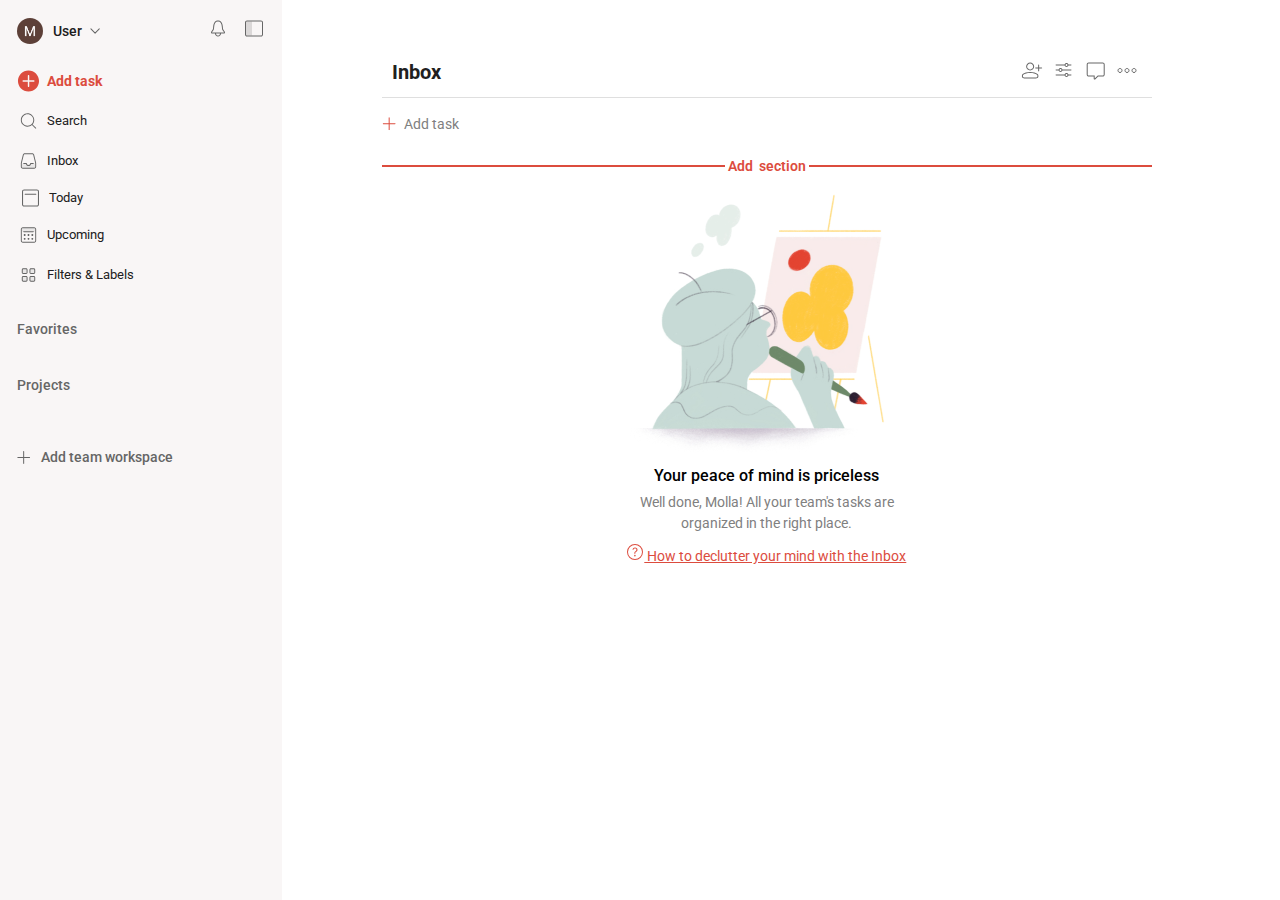
==== Home_page/index.html @ 6f09c2ce "initial commit" ====
<!DOCTYPE html>
<html lang="en">

<head>
    <meta charset="UTF-8">
    <meta name="viewport" content="width=device-width, initial-scale=1.0">
    <title>home - Todoist</title>
    <link rel="shortcut icon" href="../assets/favicon-ico.png" type="image/x-icon">

    <link rel="stylesheet" href="./style.css">
</head>

<body>

    <div class="home_page">

        <nav class="navber">
            <div class="top-section">

                <div class="profile">
                    <img src="../assets/profile-img.jfif" alt="profile-img" />
                    <p>User</p>
                    <img src="../assets/down-arrow.svg" alt="" />


                </div>

                <div class="notification">
                    <img src="../assets/Remainder.svg" alt="" />
                    <img src="../assets/side-bar.svg" alt="" />

                </div>

            </div>

            <div class="bottom-section">

                <a href="#">
                    <div class="add_task">
                        <img src="../assets/add_icon_one.svg" alt="">
                        <p class="para-first">Add task</p>
                    </div>
                </a>

                <a href="#">
                    <div class="add_task">
                        <img src="../assets/serarch.svg" alt="">
                        <p>Search</p>
                    </div>
                </a>

                <a href="#">
                    <div class="add_task">
                        <img src="../assets/inbox.svg" alt="">
                        <p>Inbox</p>
                    </div>
                </a>

                <a href="#">
                    <div class="add_task">
                        <img src="../assets/today.svg" class="today-img" alt="">
                        <p>Today</p>
                    </div>
                </a>

                <a href="#">
                    <div class="add_task">
                        <img src="../assets/upcoming.svg" alt="">
                        <p>Upcoming</p>
                    </div>
                </a>

                <a href="#">
                    <div class="add_task">
                        <img src="../assets/filter.svg" alt="">
                        <p>Filters & Labels</p>
                    </div>
                </a>

                <div class="favorite">
                    <p>Favorites</p>
                    <img src="../assets/down-arrow.svg" alt="">
                </div>

                <div class="Projects">
                    <p>Projects</p>
                    <div class="fav-img">
                        <img src="../assets/add_icon_four.svg" alt="">
                        <img src="../assets/down-arrow.svg" alt="">
                    </div>
                </div>

                <div class="add_team">
                    <img src="../assets/add_icon_four.svg" alt="">
                    <p>Add team workspace</p>

                </div>







            </div>


        </nav>

        <div class="right-section">

            <div class="inbox-sec">
                <h2>Inbox</h2>

                <div class="inbox_inner">
                    <img src="../assets/share.svg" alt="" />
                    <img src="../assets/view.svg" alt="" />
                    <img src="../assets/comments.svg" alt="" />
                    <img src="../assets/more.svg" alt="" />

                </div>
            </div>

            <div class="add_task_right">
                <img src="../assets/add_icon_three.svg" alt="">
                <p>Add task</p>
            </div>

            <div class="add_section">
                <div class="line"></div>
                <p>Add </p>
                <p>section</p>
                <div class="line"></div>

            </div>

            <div class="add-section-outer">

                <input type="text" id="name" placeholder="Name this section">
                <div class="button">
                    <button type="submit" class="add-button">Add section</button>
                    <button type="cancel" class="cancel-button">Cancel</button>
                </div>

            </div>

            <div class="middle-img">
                <img src="../assets/empty_img.png" alt="" />
                <h4>Your peace of mind is priceless</h4>
                <p>Well done, Molla! All your team's tasks are <br /> organized in the right place.</p>
                <p class="last_para">
                    <svg width="17" height="17">
                        <path
                            d="M8 16A8 8 0 1 1 8 0a8 8 0 0 1 0 16zm0-1A7 7 0 1 0 8 1a7 7 0 0 0 0 14zm-.1-2.5c-.46 0-.8-.35-.8-.85s.34-.86.8-.86c.48 0 .8.36.8.86s-.32.85-.8.85zM5.5 5.87c.06-1.32.9-2.37 2.53-2.37 1.47 0 2.47.95 2.47 2.21 0 .96-.47 1.64-1.22 2.11-.73.46-.94.8-.94 1.45v.4H7.32V9.1c0-.8.37-1.36 1.16-1.86.68-.43.94-.82.94-1.47 0-.76-.56-1.32-1.43-1.32-.87 0-1.43.55-1.5 1.42H5.5z"
                            id="tick-a"></path>
                    </svg>
                    How to declutter your mind with the Inbox
                </p>
            </div>
        </div>

    </div>


</body>
<script src="./home.js"></script>

</html>
---- Home_page/style.css ----
@import url('https://fonts.googleapis.com/css2?family=Inter:wght@100;200;300;400;500;600;700;800;900&family=Roboto:ital,wght@0,100;0,300;0,400;0,500;0,700;0,900;1,100;1,300;1,400;1,500;1,700;1,900&display=swap');


* {
    margin: 0;
    padding: 0;
    box-sizing: border-box;
    /* font-family: 'Inter', sans-serif; */
    font-family: 'Roboto', sans-serif;
}

a {
    text-decoration: none;

}

html,
body {
    width: 100%;
    height: 100%;

}

.home_page {
    width: 100%;
    height: 100%;
    display: flex;
}



.navber {
    height: 100%;
    width: 22%;
    background-color: #f9f6f6;
    /* border-right: 2px solid red; */
    padding: 12px;
}

.navber .top-section {
    width: 100%;
    display: flex;
    justify-content: space-between;
    align-items: center;
    padding: 0px 0px 12px 5px;
}

.navber .top-section .profile {
    display: flex;
    justify-content: center;
    align-items: center;
    padding-right: 12.667px;
}

.navber .top-section .profile:hover {
    background: #f6efee;
    cursor: pointer;
    border-radius: 5px;
    transition: all 0.3s;
    transition-timing-function: cubic-bezier(.4, 0, .2, 1);
}

.navber .top-section .profile img {
    border-radius: 50%;
    width: 26px;
    height: 26px;
    margin-right: 10px;
}

.navber .top-section .profile p {
    color: #202020;
    text-align: center;
    font-family: Roboto;
    font-size: 14px;
    font-style: normal;
    font-weight: 500;
    line-height: 32px;
    /* 228.571% */
}

.navber .top-section .notification img {
    padding: 4px;
}

.navber .top-section .notification img:hover {
    background: #f6efee;
    cursor: pointer;
    border-radius: 5px;
    transition: all 0.3s;
    transition-timing-function: cubic-bezier(.4, 0, .2, 1);
}

.navber .bottom-section {
    width: 100%;
}

.navber .bottom-section a .add_task {
    width: 100%;
    display: flex;
    justify-content: flex-start;
    align-items: center;
    padding: 5px;
}

.navber .bottom-section a .add_task img {
    padding-right: 7px;
    width: 30px;
    height: 30px;
}

.navber .bottom-section a .add_task .para-first {
    color: #DC4C3E;
    font-size: 14px;
    font-weight: 700;
    line-height: 16px;
}

.navber .bottom-section a .add_task p {
    color: #202020;
    font-size: 13.453px;
    font-weight: 400;
    line-height: 16px;

}

.navber .bottom-section a .add_task .today-img {
    width: 24px;
    height: 24px;
    margin-left: 5px;
    margin-right: 3px;
}

.navber .bottom-section a .add_task:hover {
    background: #f6efee;
    cursor: pointer;
    border-radius: 5px;
    transition: all 0.3s;
    transition-timing-function: cubic-bezier(.4, 0, .2, 1);
}

.navber .bottom-section .favorite {
    width: 100%;
    display: flex;
    justify-content: space-between;
    align-items: center;
    padding: 5px;
    margin: 16px 0px;
}

.navber .bottom-section .favorite p {
    color: #666;
    font-size: 14px;
    font-weight: 500;
}

.navber .bottom-section .favorite img {
    opacity: 0;
    transition: opacity 0.15s ease-in;
}

.navber .bottom-section .favorite img:hover {
    background: #f6efee;
    cursor: pointer;
    border-radius: 5px;
    transition: all 0.3s;
    transition-timing-function: cubic-bezier(.4, 0, .2, 1);
}

.navber .bottom-section .favorite:hover img {
    opacity: 1;
    transition: opacity 0.15s ease-in;
}

.navber .bottom-section .Projects {
    width: 100%;
    display: flex;
    justify-content: space-between;
    align-items: center;
    padding: 10px 0px 10px 5px;
}

.navber .bottom-section .Projects:hover {
    background: #f6efee;
    cursor: pointer;
    border-radius: 5px;
    transition: all 0.3s;
    transition-timing-function: cubic-bezier(.4, 0, .2, 1);
}

.navber .bottom-section .Projects p {
    color: #666;
    font-size: 14px;
    font-weight: 500;
}

.navber .bottom-section .Projects .fav-img {
    display: flex;
    justify-content: space-around;
    align-items: center;
    opacity: 0;
    transition: all 0.15s ease-in;
}

.navber .bottom-section .Projects:hover .fav-img {
    opacity: 1;
    transition: all 0.15s ease-in;
    text-align: center;
}

.navber .bottom-section .add_team {
    width: 100%;
    display: flex;
    justify-content: flex-start;
    align-items: center;
    padding: 10px 0px 10px 5px;
    margin-top: 2rem;
}

.navber .bottom-section .add_team p {
    color: #666;
    font-size: 14px;
    font-weight: 500;
}

.navber .bottom-section .add_team img {
    margin-right: 10px;
}

.navber .bottom-section .add_team:hover {
    background: #f6efee;
    cursor: pointer;
    border-radius: 5px;
    transition: all 0.3s;
    transition-timing-function: cubic-bezier(.4, 0, .2, 1);
}

/* right section starts here  */

.right-section {
    height: 100%;
    width: 68%;
    background-color: #ffffff;
    /* border: 2px solid rgb(98, 0, 255); */
    padding: 48px 0px 0px 100px;

}

.right-section .inbox-sec {
    width: 100%;
    border-bottom: 1px solid #00000020;
    display: flex;
    justify-content: space-between;
    align-items: center;
    padding: 10px;
}

.right-section .inbox-sec h2 {
    color: #202020;
    font-size: 20px;
    font-weight: 700;
    line-height: 25px;
}

.right-section .inbox-sec img {
    margin-right: 3px;
    cursor: pointer;
}

.right-section .inbox-sec img:hover {
    background: #f6efee;
    cursor: pointer;
    border-radius: 5px;
    transition: all 0.3s;
    transition-timing-function: cubic-bezier(.4, 0, .2, 1);
}

.right-section .add_task_right {
    width: 100%;
    display: flex;
    align-items: center;
    justify-content: flex-start;
    padding: 8px 0px;
    margin-top: 10px;
    cursor: pointer;
}

.right-section .add_task_right p {
    color: #808080;
    font-size: 14px;
    font-weight: 400;
    transition: all 0.15s;
}

.right-section .add_task_right img {
    padding-right: 8px;
}

.right-section .add_task_right:hover p {
    color: #DC4C3E;
    transition: all 0.15s;
}

.right-section .add_section {
    width: 100%;
    display: flex;
    align-items: center;
    justify-content: center;
    padding: 8px 0px;
    margin-top: 10px;
    position: relative;
}


.right-section .add_section:hover {
    cursor: pointer;
}

.right-section .add_section .line {
    border: 1px solid #DC4C3E;
}

.right-section .add_section P {
    color: #DC4C3E;
    font-size: 14px;
    font-weight: 600;
    margin: 0px 3px;

}

.right-section .add_section .line {
    height: 1px;
    width: 80%;
    background-color: #f88378;

}

.right-section .add-section-outer {
    width: 60%;
    display: flex;
    flex-direction: column;
    justify-content: flex-start;
    align-items: start;
    position: absolute;
    margin-top: 20px;

}

.right-section .add-section-outer #name {
    width: 100%;
    padding: 8px 5px;
    border-radius: 5px;
    border: 0.5px solid #80808041;
    margin: 8px 0px;
    color: #666;
    font-size: 14px;
    font-weight: 600;
}

.right-section .add-section-outer .button {
    display: flex;
    justify-content: center;
    align-items: center;
    gap: 10px;
    
}

.right-section .add-section-outer .button .add-button {
    font-size: 12px;
    padding: 7px 10px;
    border-radius: 5px;
    background: #eda59e;
    color: #FFF;
    border: none;
    text-align: center;
    cursor: pointer;
    transition: all .15s;
}
.right-section .add-section-outer .button .add-button:hover{
    background-color: #DC4C3E;
    transition: all .15s;
}




.right-section .add-section-outer .button .cancel-button {
    font-size: 12px;
    padding: 7px 10px;
    border-radius: 5px;
    font-weight: 500;
    background: transparent;
    color: #383737;
    border: none;
    text-align: center;
    cursor: pointer;
    transition: all .15s;
}

.right-section .add-section-outer .button .cancel-button:hover{
    background-color: #f6f1f0;
    transition: all .15s;

}


.right-section .add-section-outer {
    opacity: 0;
}



/* .right-section .add_section{
    transform: scale(0);
}

.right-section .add_section:hover{
    transform: scale(1);
} */

.right-section .middle-img {
    width: 100%;
    display: flex;
    justify-content: center;
    align-items: center;
    margin-top: 10px;
    flex-direction: column;
}

.right-section .middle-img h4 {
    font-size: 15.88px;
    font-weight: 500;
    text-align: center;
    margin-bottom: 7px;
}

.right-section .middle-img p {
    color: #808080;
    font-size: 14px;
    font-weight: 400;
    text-align: center;
    line-height: 1.5;
    margin-bottom: 10px;
}

.right-section .middle-img .last_para svg {
    fill: #DC4C3E;
}

.right-section .middle-img .last_para {
    font-size: 14.33px;
    font-weight: 400;
    text-align: center;
    line-height: 1.5;
    color: #DC4C3E;
    text-decoration: underline;

}
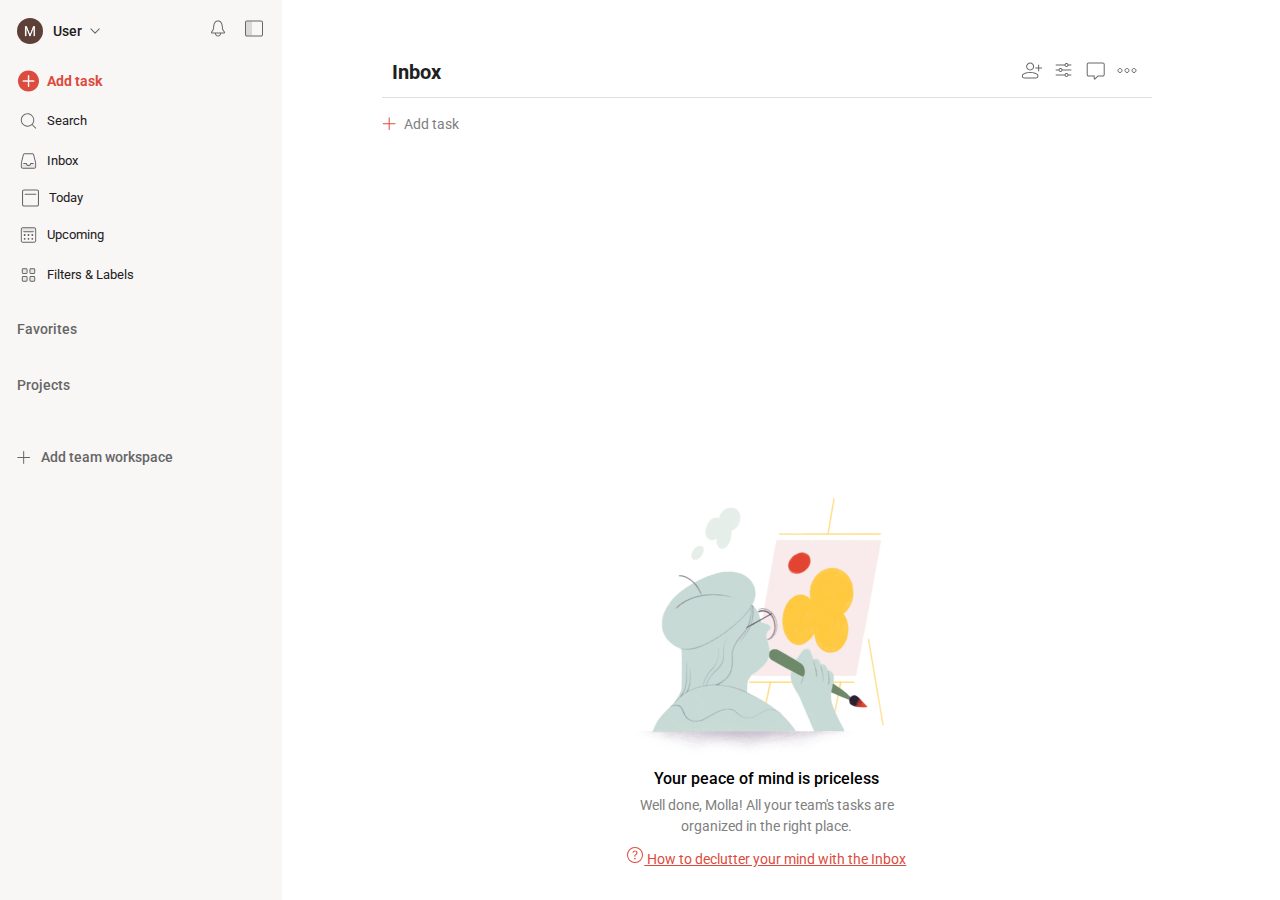
==== commit 2c4c5fdb: "add section update" ====
--- a/Home_page/index.html
+++ b/Home_page/index.html
@@ -126,23 +126,41 @@
                 <p>Add task</p>
             </div>
 
-            <div class="add_section">
-                <div class="line"></div>
-                <p>Add </p>
-                <p>section</p>
-                <div class="line"></div>
+            <div class="add-section_inner">
+                <input type="text" id="Task_name" placeholder="Task name">
+                <input type="text" id="desc" placeholder="Description">
+                <div class="button-inner">
+                    <button type="cancel" class="cancel_task_button">Cancel</button>
+                    <button type="submit" class="add_task_button">Add task</button>
+
+                </div>
 
             </div>
 
-            <div class="add-section-outer">
+            <div class="add_section">
+                <div class="line"></div>
+                <p>Add</p>
+                <p>section</p>
+                <div class="line"></div>
+            </div>
 
-                <input type="text" id="name" placeholder="Name this section">
+            <div class="after_add-section">
+
+                  
+
+            </div>
+
+         
+
+            <form class="add-section-outer">
+
+                <input type="text" id="name"  name="sectionName" placeholder="Name this section">
                 <div class="button">
-                    <button type="submit" class="add-button">Add section</button>
+                    <button type="submit"  class="add-button">Add section</button>
                     <button type="cancel" class="cancel-button">Cancel</button>
                 </div>
 
-            </div>
+            </form>
 
             <div class="middle-img">
                 <img src="../assets/empty_img.png" alt="" />
--- a/Home_page/style.css
+++ b/Home_page/style.css
@@ -35,6 +35,7 @@
     background-color: #f9f6f6;
     /* border-right: 2px solid red; */
     padding: 12px;
+    /* position: fixed; */
 }
 
 .navber .top-section {
@@ -237,7 +238,7 @@
 /* right section starts here  */
 
 .right-section {
-    height: 100%;
+    min-height: 100%;
     width: 68%;
     background-color: #ffffff;
     /* border: 2px solid rgb(98, 0, 255); */
@@ -282,6 +283,7 @@
     padding: 8px 0px;
     margin-top: 10px;
     cursor: pointer;
+    /* position: relative; */
 }
 
 .right-section .add_task_right p {
@@ -300,6 +302,80 @@
     transition: all 0.15s;
 }
 
+.right-section .add-section_inner {
+    width: 100%;
+    height: 25vh;
+    border: 1px solid #b8b8b8;
+    border-radius: 10px;
+    padding: 10px 10px 10px 3px;
+    display: flex;
+    flex-direction: column;
+    /* position: absolute; */
+    opacity: 0;
+    /* z-index: 999; */
+}
+
+.right-section .add-section_inner #Task_name {
+    border: none;
+    color: #000000;
+    font-size: 14px;
+    font-weight: 500;
+    padding: 10px;
+    outline: none;
+}
+
+.right-section .add-section_inner input::placeholder {
+    color: #9f999d;
+}
+
+.right-section .add-section_inner #desc {
+    border: none;
+    color: #666;
+    font-size: 13px;
+    font-weight: 400;
+    padding: 10px;
+    outline: none;
+}
+
+.right-section .button-inner {
+    display: flex;
+    justify-content: flex-end;
+    align-items: center;
+    gap: 10px;
+    margin-top: 20px;
+}
+
+.right-section .button-inner .add_task_button {
+    font-size: 13px;
+    padding: 8px 10px;
+    border-radius: 5px;
+    background: #eda59e;
+    color: #FFF;
+    border: none;
+    text-align: center;
+    cursor: pointer;
+    transition: all .15s;
+}
+
+.right-section .button-inner .add_task_button:hover {
+    background-color: #DC4C3E;
+    transition: all 0.15s;
+}
+
+.right-section .button-inner .cancel_task_button {
+    font-size: 13px;
+    padding: 7px 10px;
+    border-radius: 5px;
+    font-weight: 500;
+    background-color: #f6f1f0;
+    color: #383737;
+    border: none;
+    text-align: center;
+    cursor: pointer;
+    transition: all .15s;
+}
+
+
 .right-section .add_section {
     width: 100%;
     display: flex;
@@ -307,12 +383,19 @@
     justify-content: center;
     padding: 8px 0px;
     margin-top: 10px;
-    position: relative;
+    /* position: relative; */
+}
+
+.right-section .add_section {
+    opacity: 0;
+    transition: opacity 0.15s;
 }
 
 
 .right-section .add_section:hover {
     cursor: pointer;
+    opacity: 1;
+    transition: opacity 0.15s;
 }
 
 .right-section .add_section .line {
@@ -334,14 +417,78 @@
 
 }
 
+.right-section .after_add-section {
+    width: 100%;
+    
+
+}
+
+.right-section .after_add-section .inner_after_add_section {
+    border-bottom: 1px solid #00000020;
+    display: flex;
+    justify-content: space-between;
+    /* flex-direction: column; */
+    align-items: center;
+    padding: 10px;
+}
+
+.right-section .after_add-section h3 {
+    font-size: 14px;
+    font-weight: 500;
+}
+
+.right-section .after_add-section .edit-task img {
+    position: relative;
+}
+
+.right-section .after_add-section .edit-task img:hover {
+    background: #f6efee;
+    cursor: pointer;
+    border-radius: 5px;
+    transition: all 0.3s;
+    transition-timing-function: cubic-bezier(.4, 0, .2, 1);
+}
+
+
+.right-section .after_add-section .inner_edit_section {
+    right: 5px;
+    top: 380px;
+    width: 200px;
+    height: 150px;
+    padding: 10px;
+    /* border: 1px solid red; */
+    box-shadow: rgba(60, 64, 67, 0.3) 0px 1px 2px 0px, rgba(60, 64, 67, 0.15) 0px 2px 6px 2px;
+    border-radius: 10px;
+    display: flex;
+    flex-direction: column;
+    gap: 10px;
+    position: absolute;
+    opacity: 0;
+}
+
+.right-section .after_add-section .inner_edit_section .edit_section {
+    display: flex;
+    justify-content: flex-start;
+    align-items: center;
+    gap: 10px;
+}
+
+.right-section .after_add-section .inner_edit_section .edit_section h5 {
+    font-size: 14px;
+    font-weight: 400;
+}
+
+
+
 .right-section .add-section-outer {
     width: 60%;
     display: flex;
     flex-direction: column;
     justify-content: flex-start;
     align-items: start;
-    position: absolute;
-    margin-top: 20px;
+    /* position: absolute; */
+    /* margin-top: 10px; */
+    opacity: 0;
 
 }
 
@@ -349,19 +496,21 @@
     width: 100%;
     padding: 8px 5px;
     border-radius: 5px;
-    border: 0.5px solid #80808041;
+    border: 0.5px solid #8080807f;
     margin: 8px 0px;
-    color: #666;
+    color: #000000;
     font-size: 14px;
     font-weight: 600;
-}
+    outline: none;
+}
+
 
 .right-section .add-section-outer .button {
     display: flex;
     justify-content: center;
     align-items: center;
     gap: 10px;
-    
+
 }
 
 .right-section .add-section-outer .button .add-button {
@@ -375,7 +524,8 @@
     cursor: pointer;
     transition: all .15s;
 }
-.right-section .add-section-outer .button .add-button:hover{
+
+.right-section .add-section-outer .button .add-button:hover {
     background-color: #DC4C3E;
     transition: all .15s;
 }
@@ -396,16 +546,14 @@
     transition: all .15s;
 }
 
-.right-section .add-section-outer .button .cancel-button:hover{
+.right-section .add-section-outer .button .cancel-button:hover {
     background-color: #f6f1f0;
     transition: all .15s;
 
 }
 
 
-.right-section .add-section-outer {
-    opacity: 0;
-}
+
 
 
 
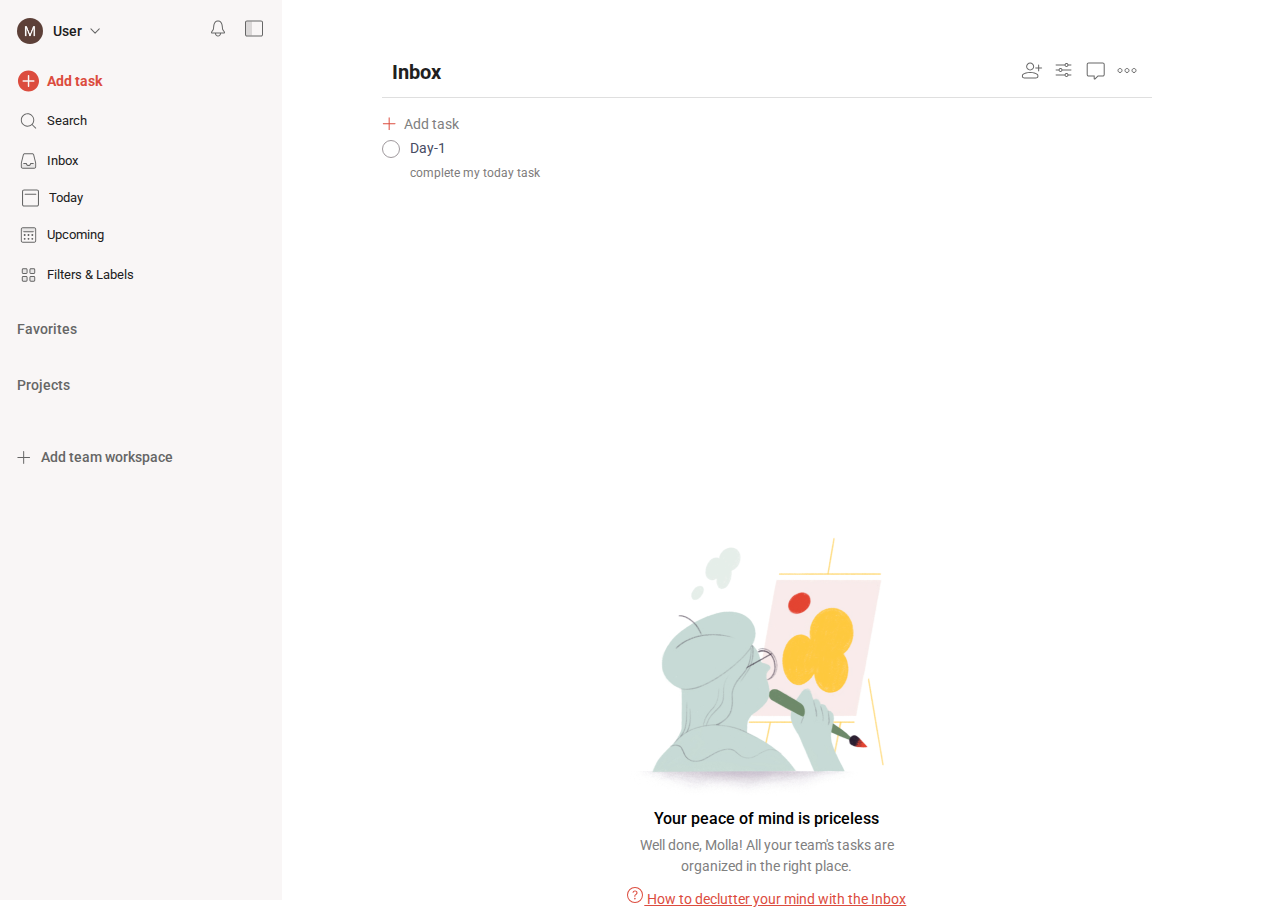
==== commit 55bd5fb0: "try to solve "delete section"" ====
--- a/Home_page/index.html
+++ b/Home_page/index.html
@@ -126,6 +126,15 @@
                 <p>Add task</p>
             </div>
 
+            <div class="after-add-task">
+                <div class="after_add_task_inner">
+                    <div class="complete_task"></div>
+                    <h4>Day-1</h4>
+                    
+                </div>
+                <p>complete my today task</p>
+            </div>
+
             <div class="add-section_inner">
                 <input type="text" id="Task_name" placeholder="Task name">
                 <input type="text" id="desc" placeholder="Description">
@@ -146,7 +155,7 @@
 
             <div class="after_add-section">
 
-                  
+               
 
             </div>
 
@@ -161,7 +170,6 @@
                 </div>
 
             </form>
-
             <div class="middle-img">
                 <img src="../assets/empty_img.png" alt="" />
                 <h4>Your peace of mind is priceless</h4>
--- a/Home_page/style.css
+++ b/Home_page/style.css
@@ -375,6 +375,36 @@
     transition: all .15s;
 }
 
+.right-section .after-add-task {
+    width: 100%;
+}
+
+.right-section .after-add-task .after_add_task_inner{
+    display: flex;
+    justify-content: flex-start;
+}
+.right-section .after-add-task .after_add_task_inner .complete_task{
+    width: 18px;
+    height: 18px;
+    border: 1px solid #9f999d;
+    border-radius: 100%;
+    margin-right: 10px;
+}
+
+.right-section .after-add-task .after_add_task_inner  h4{
+    color: #474c63;
+    font-size: 14px;
+    font-weight: 400;
+}
+
+.right-section .after-add-task p{
+    font-size: 12px;
+    color: #7e7b7b;
+    font-weight: 400;
+    margin: 8px 0px 0px 28px;
+}
+
+
 
 .right-section .add_section {
     width: 100%;
@@ -452,7 +482,7 @@
 
 .right-section .after_add-section .inner_edit_section {
     right: 5px;
-    top: 380px;
+    top: 400px;
     width: 200px;
     height: 150px;
     padding: 10px;
@@ -463,7 +493,10 @@
     flex-direction: column;
     gap: 10px;
     position: absolute;
-    opacity: 0;
+    /* z-index: 9; */
+    /* opacity: 0; */
+   /* background-color: #DC4C3E; */
+
 }
 
 .right-section .after_add-section .inner_edit_section .edit_section {
@@ -471,9 +504,22 @@
     justify-content: flex-start;
     align-items: center;
     gap: 10px;
+    cursor: pointer;
 }
 
 .right-section .after_add-section .inner_edit_section .edit_section h5 {
+    font-size: 14px;
+    font-weight: 400;
+}
+.right-section .after_add-section .inner_edit_section .delete_section {
+    display: flex;
+    justify-content: flex-start;
+    align-items: center;
+    gap: 10px;
+    cursor: pointer;
+}
+
+.right-section .after_add-section .inner_edit_section .delete_section h5 {
     font-size: 14px;
     font-weight: 400;
 }
@@ -602,4 +648,12 @@
     color: #DC4C3E;
     text-decoration: underline;
 
+}
+
+.none{
+    display: none !important;
+}
+
+.flex{
+    display: flex !important;
 }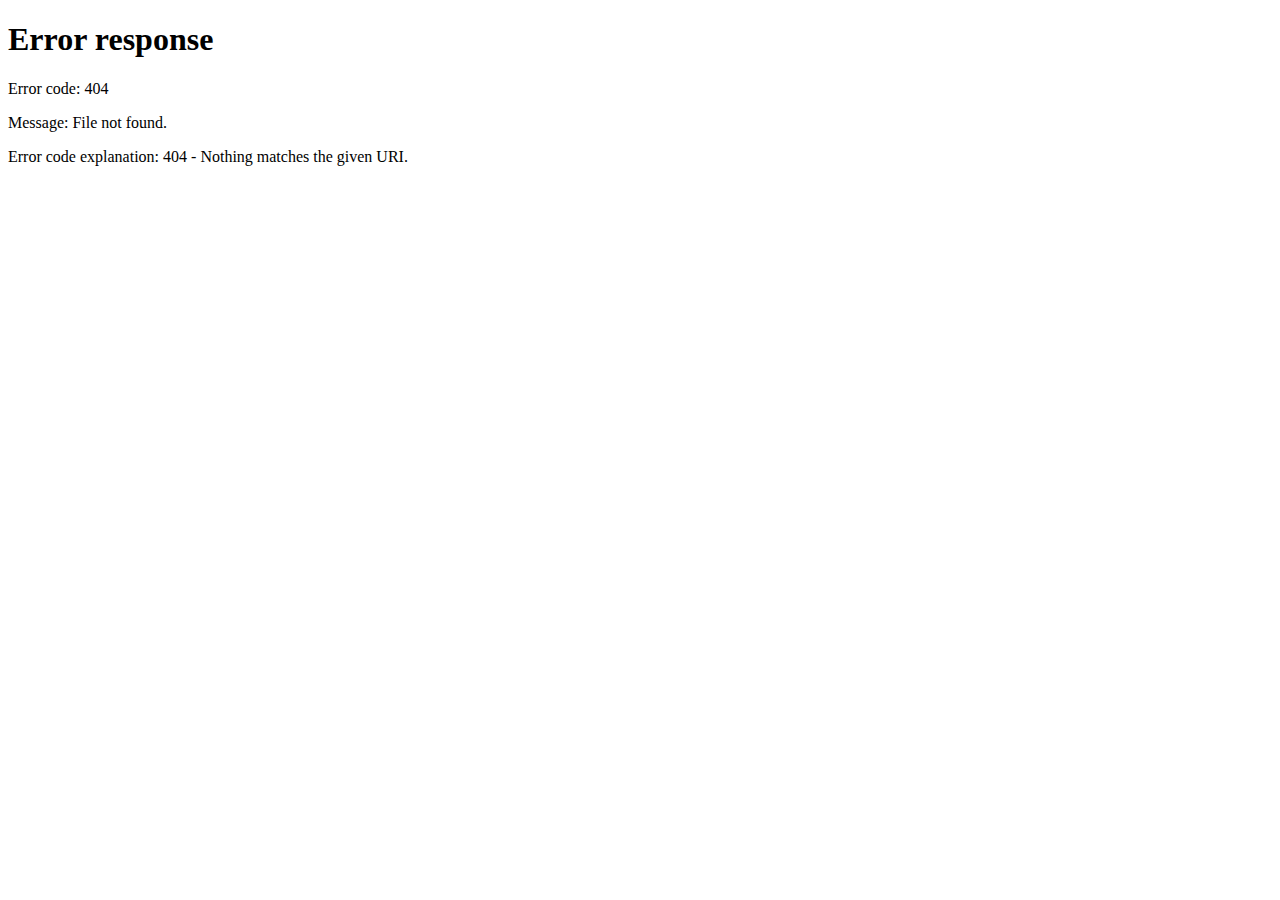
==== commit 75486a4d: "add task functionality done succesfully" ====
--- a/Home_page/index.html
+++ b/Home_page/index.html
@@ -6,7 +6,6 @@
     <meta name="viewport" content="width=device-width, initial-scale=1.0">
     <title>home - Todoist</title>
     <link rel="shortcut icon" href="../assets/favicon-ico.png" type="image/x-icon">
-
     <link rel="stylesheet" href="./style.css">
 </head>
 
@@ -108,6 +107,7 @@
         </nav>
 
         <div class="right-section">
+       
 
             <div class="inbox-sec">
                 <h2>Inbox</h2>
@@ -121,30 +121,23 @@
                 </div>
             </div>
 
-            <div class="add_task_right">
+            <!-- <div class="add_task_right">
                 <img src="../assets/add_icon_three.svg" alt="">
                 <p>Add task</p>
-            </div>
-
-            <div class="after-add-task">
-                <div class="after_add_task_inner">
-                    <div class="complete_task"></div>
-                    <h4>Day-1</h4>
-                    
-                </div>
-                <p>complete my today task</p>
-            </div>
-
-            <div class="add-section_inner">
+            </div> -->
+
+            <!-- <div class="add-section_inner">
                 <input type="text" id="Task_name" placeholder="Task name">
                 <input type="text" id="desc" placeholder="Description">
                 <div class="button-inner">
                     <button type="cancel" class="cancel_task_button">Cancel</button>
                     <button type="submit" class="add_task_button">Add task</button>
-
-                </div>
-
-            </div>
+                </div>
+            </div> -->
+
+           
+            
+        
 
             <div class="add_section">
                 <div class="line"></div>
@@ -153,23 +146,38 @@
                 <div class="line"></div>
             </div>
 
-            <div class="after_add-section">
-
-               
-
-            </div>
-
-         
 
             <form class="add-section-outer">
-
-                <input type="text" id="name"  name="sectionName" placeholder="Name this section">
+            <input type="text" id="name"  name="sectionName" placeholder="Name this section">
                 <div class="button">
                     <button type="submit"  class="add-button">Add section</button>
                     <button type="cancel" class="cancel-button">Cancel</button>
                 </div>
-
             </form>
+
+            <div class="after_add-section">
+
+            
+            </div>
+
+            <div class="add_task_inner">
+            
+            </div>
+
+            <form class="add_section_inner">
+                <input type="text" id="Task_name" placeholder="Task name">
+            
+                <div class="button-inner">
+                    <button type="cancel" class="cancel_task_button">Cancel</button>
+                    <button type="submit" class="add_task_button">Add task</button>
+                </div>
+            </form>
+            
+            
+
+
+
+
             <div class="middle-img">
                 <img src="../assets/empty_img.png" alt="" />
                 <h4>Your peace of mind is priceless</h4>
--- a/Home_page/style.css
+++ b/Home_page/style.css
@@ -253,6 +253,7 @@
     justify-content: space-between;
     align-items: center;
     padding: 10px;
+    /* background-color: red; */
 }
 
 .right-section .inbox-sec h2 {
@@ -284,6 +285,7 @@
     margin-top: 10px;
     cursor: pointer;
     /* position: relative; */
+    /* background-color: rgb(0, 208, 255); */
 }
 
 .right-section .add_task_right p {
@@ -302,20 +304,20 @@
     transition: all 0.15s;
 }
 
-.right-section .add-section_inner {
-    width: 100%;
-    height: 25vh;
+.right-section .add_section_inner {
+    width: 60%;
+    /* height: 8vh; */
     border: 1px solid #b8b8b8;
     border-radius: 10px;
     padding: 10px 10px 10px 3px;
     display: flex;
     flex-direction: column;
     /* position: absolute; */
-    opacity: 0;
+    display: none;
     /* z-index: 999; */
 }
 
-.right-section .add-section_inner #Task_name {
+.right-section .add_section_inner #Task_name {
     border: none;
     color: #000000;
     font-size: 14px;
@@ -324,11 +326,11 @@
     outline: none;
 }
 
-.right-section .add-section_inner input::placeholder {
+.right-section .add_section_inner input::placeholder {
     color: #9f999d;
 }
 
-.right-section .add-section_inner #desc {
+.right-section .add_section_inner #desc {
     border: none;
     color: #666;
     font-size: 13px;
@@ -377,13 +379,13 @@
 
 .right-section .after-add-task {
     width: 100%;
-}
-
-.right-section .after-add-task .after_add_task_inner{
-    display: flex;
-    justify-content: flex-start;
-}
-.right-section .after-add-task .after_add_task_inner .complete_task{
+    display: flex;
+        justify-content: flex-start;
+}
+
+
+
+.right-section .after-add-task .complete_task {
     width: 18px;
     height: 18px;
     border: 1px solid #9f999d;
@@ -391,18 +393,13 @@
     margin-right: 10px;
 }
 
-.right-section .after-add-task .after_add_task_inner  h4{
+.right-section .after-add-task  h4 {
     color: #474c63;
     font-size: 14px;
     font-weight: 400;
 }
 
-.right-section .after-add-task p{
-    font-size: 12px;
-    color: #7e7b7b;
-    font-weight: 400;
-    margin: 8px 0px 0px 28px;
-}
+
 
 
 
@@ -419,13 +416,17 @@
 .right-section .add_section {
     opacity: 0;
     transition: opacity 0.15s;
+    /* display: none;
+    transition: display 0.15s; */
 }
 
 
 .right-section .add_section:hover {
-    cursor: pointer;
     opacity: 1;
     transition: opacity 0.15s;
+    /* display: flex;
+    transition: display 0.15s; */
+    cursor: pointer;
 }
 
 .right-section .add_section .line {
@@ -449,7 +450,10 @@
 
 .right-section .after_add-section {
     width: 100%;
-    
+    /* background-color: #f6efee; */
+    border-radius: 15px;
+    padding: 0px 10px;
+
 
 }
 
@@ -459,16 +463,19 @@
     justify-content: space-between;
     /* flex-direction: column; */
     align-items: center;
-    padding: 10px;
+    padding: 5px;
 }
 
 .right-section .after_add-section h3 {
     font-size: 14px;
-    font-weight: 500;
+    font-weight: 700;
 }
 
 .right-section .after_add-section .edit-task img {
     position: relative;
+    margin-left: 10px;
+    width: 23px;
+    height: 23px;
 }
 
 .right-section .after_add-section .edit-task img:hover {
@@ -495,8 +502,36 @@
     position: absolute;
     /* z-index: 9; */
     /* opacity: 0; */
-   /* background-color: #DC4C3E; */
-
+    /* background-color: #DC4C3E; */
+
+}
+
+.right-section .after_add-section .add_task_right {
+    width: 100%;
+    display: flex;
+    align-items: center;
+    justify-content: flex-start;
+    padding: 8px 0px;
+    margin-top: 10px;
+    cursor: pointer;
+    /* position: relative; */
+    /* background-color: rgb(0, 8, 255); */
+}
+
+.right-section .after_add-section .add_task_right p {
+    color: #808080;
+    font-size: 14px;
+    font-weight: 400;
+    transition: all 0.15s;
+}
+
+.right-section .after_add-section .add_task_right img {
+    padding-right: 8px;
+}
+
+.right-section .after_add-section .add_task_right:hover p {
+    color: #DC4C3E;
+    transition: all 0.15s;
 }
 
 .right-section .after_add-section .inner_edit_section .edit_section {
@@ -511,6 +546,7 @@
     font-size: 14px;
     font-weight: 400;
 }
+
 .right-section .after_add-section .inner_edit_section .delete_section {
     display: flex;
     justify-content: flex-start;
@@ -534,7 +570,7 @@
     align-items: start;
     /* position: absolute; */
     /* margin-top: 10px; */
-    opacity: 0;
+    display: none;
 
 }
 
@@ -650,10 +686,10 @@
 
 }
 
-.none{
+.none {
     display: none !important;
 }
 
-.flex{
+.flex {
     display: flex !important;
 }